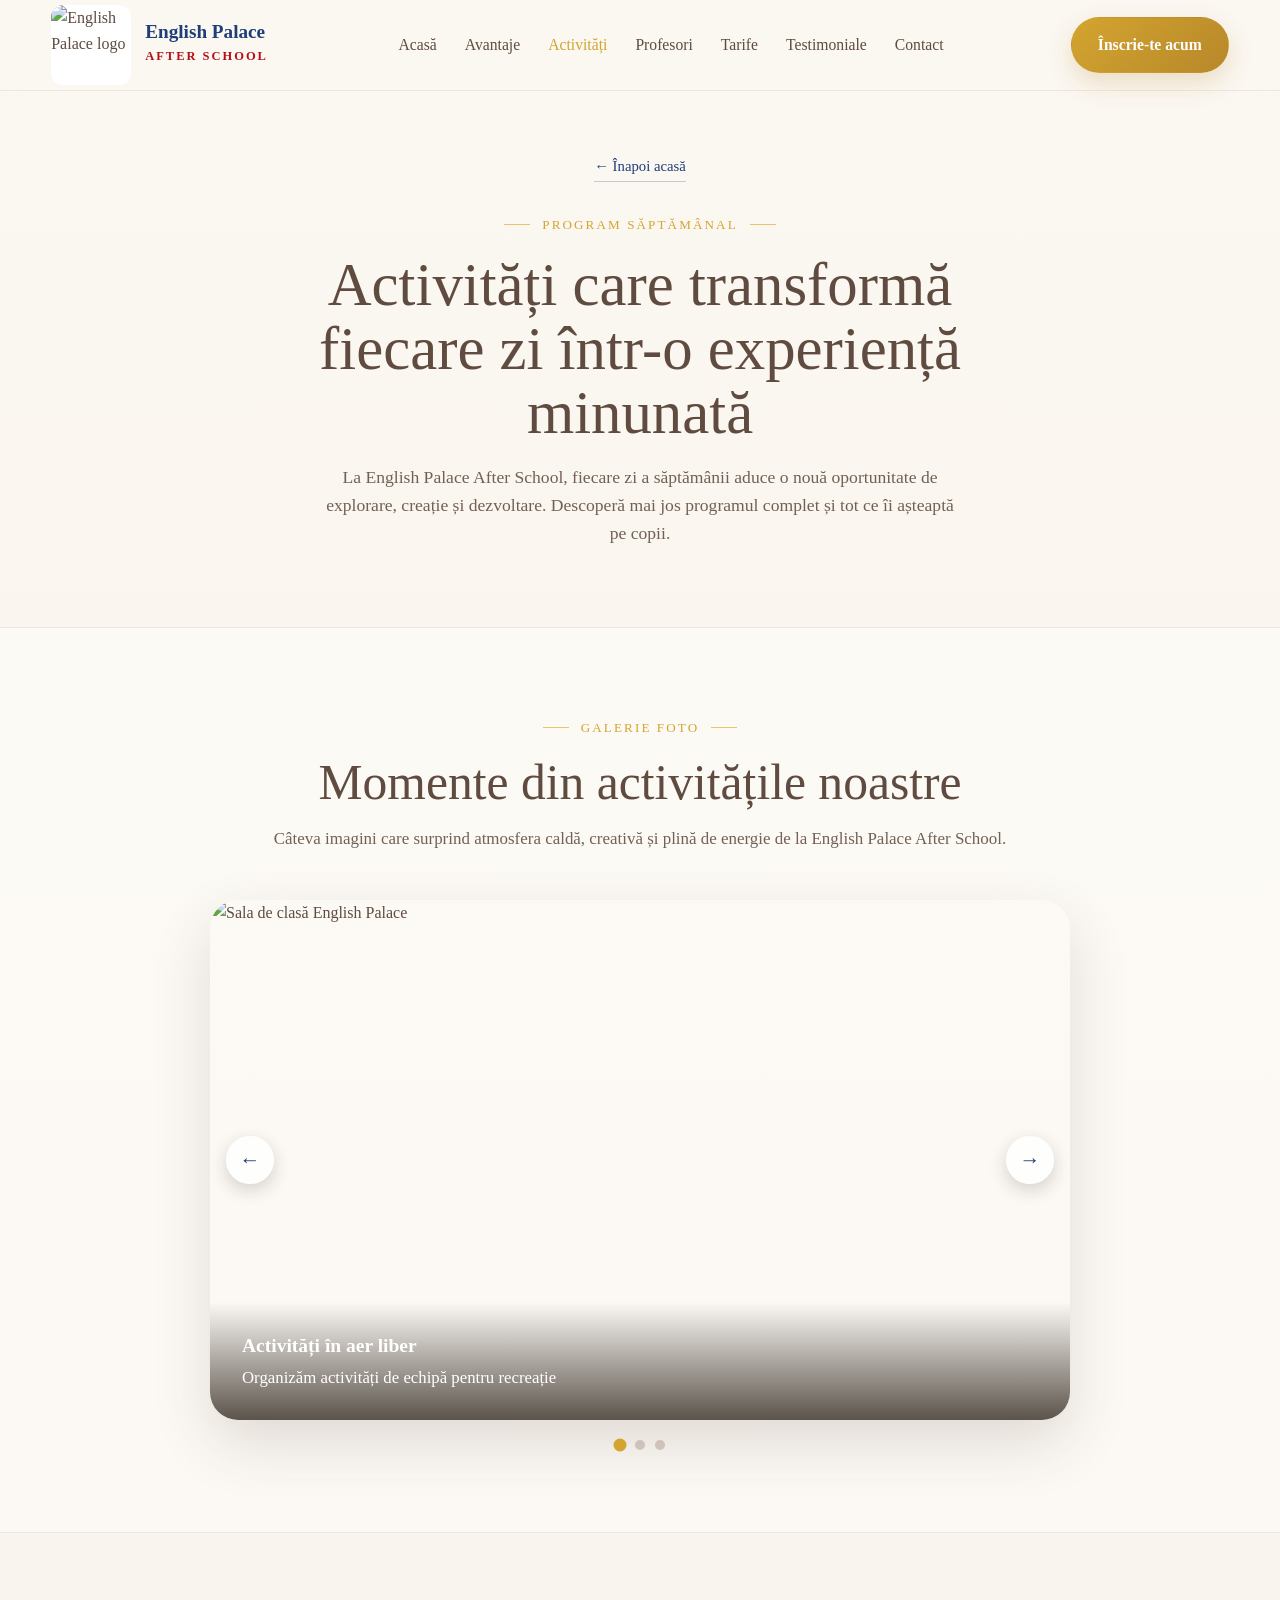
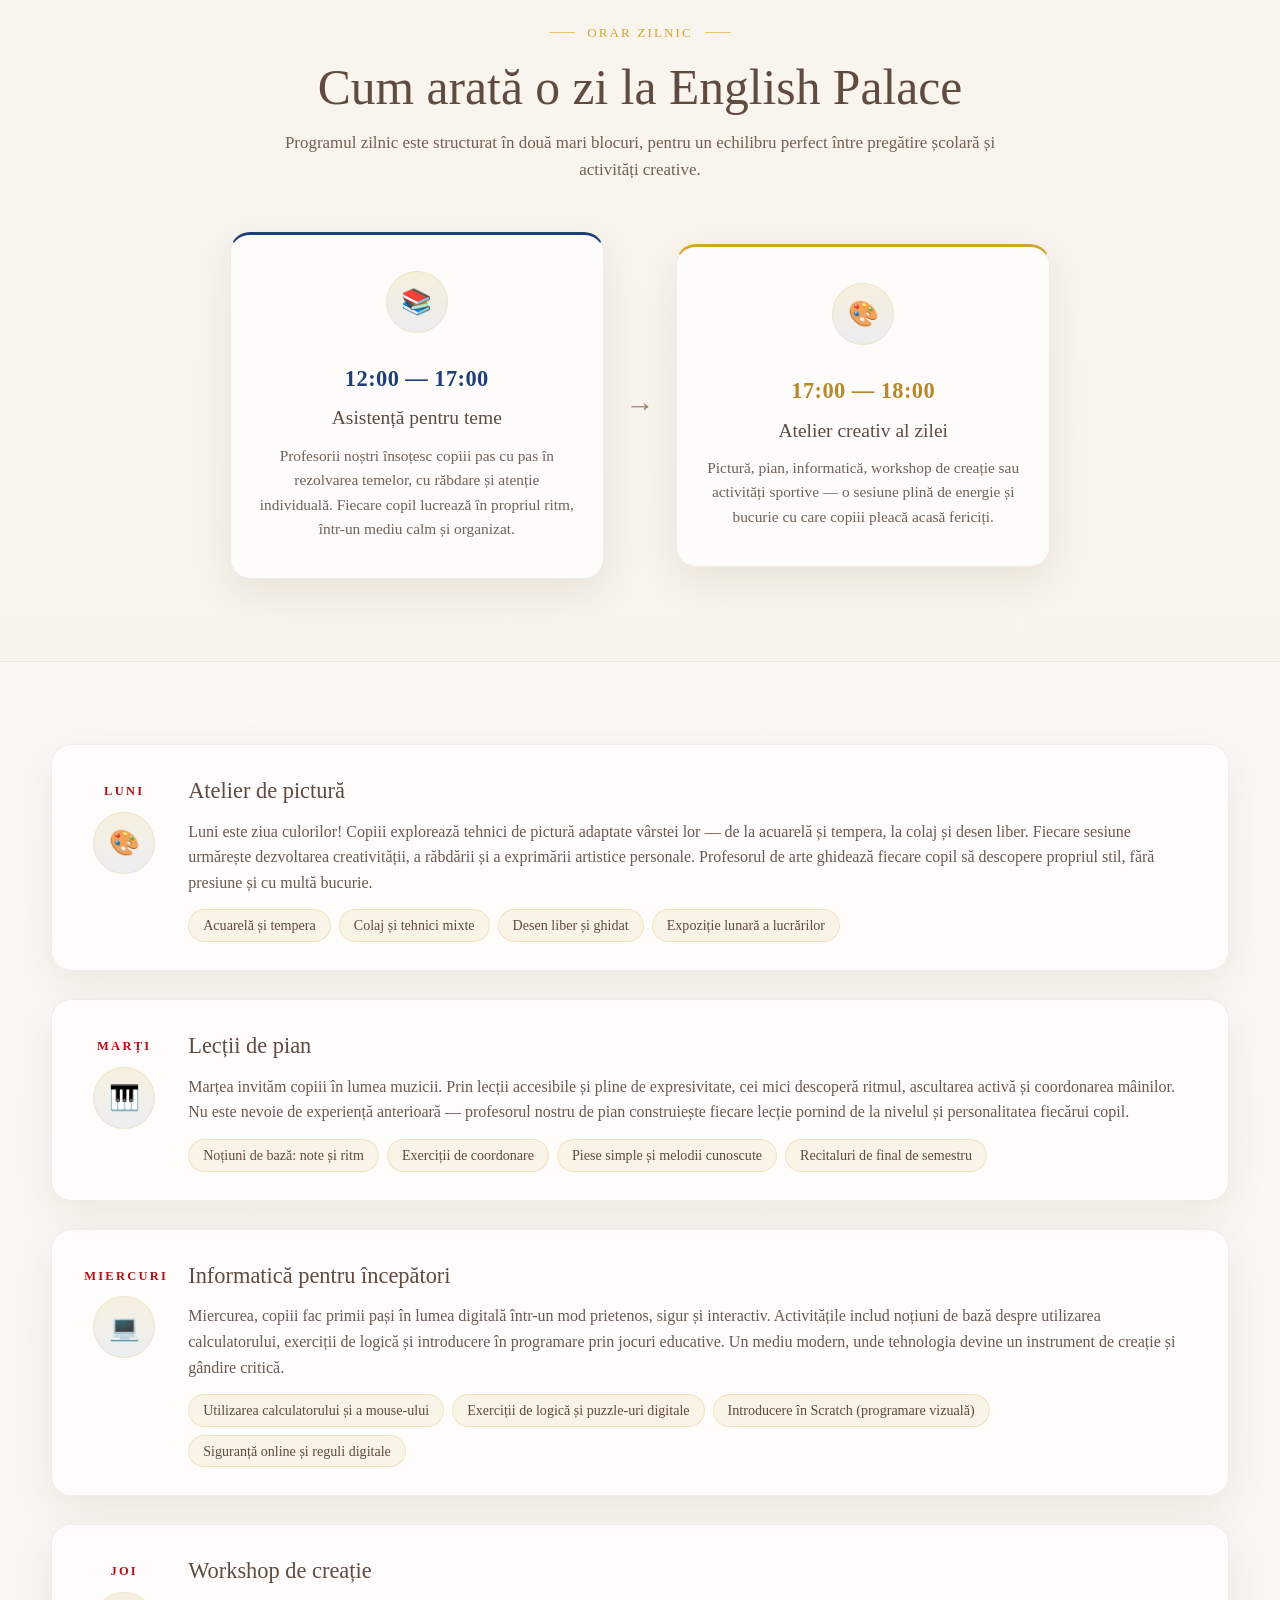
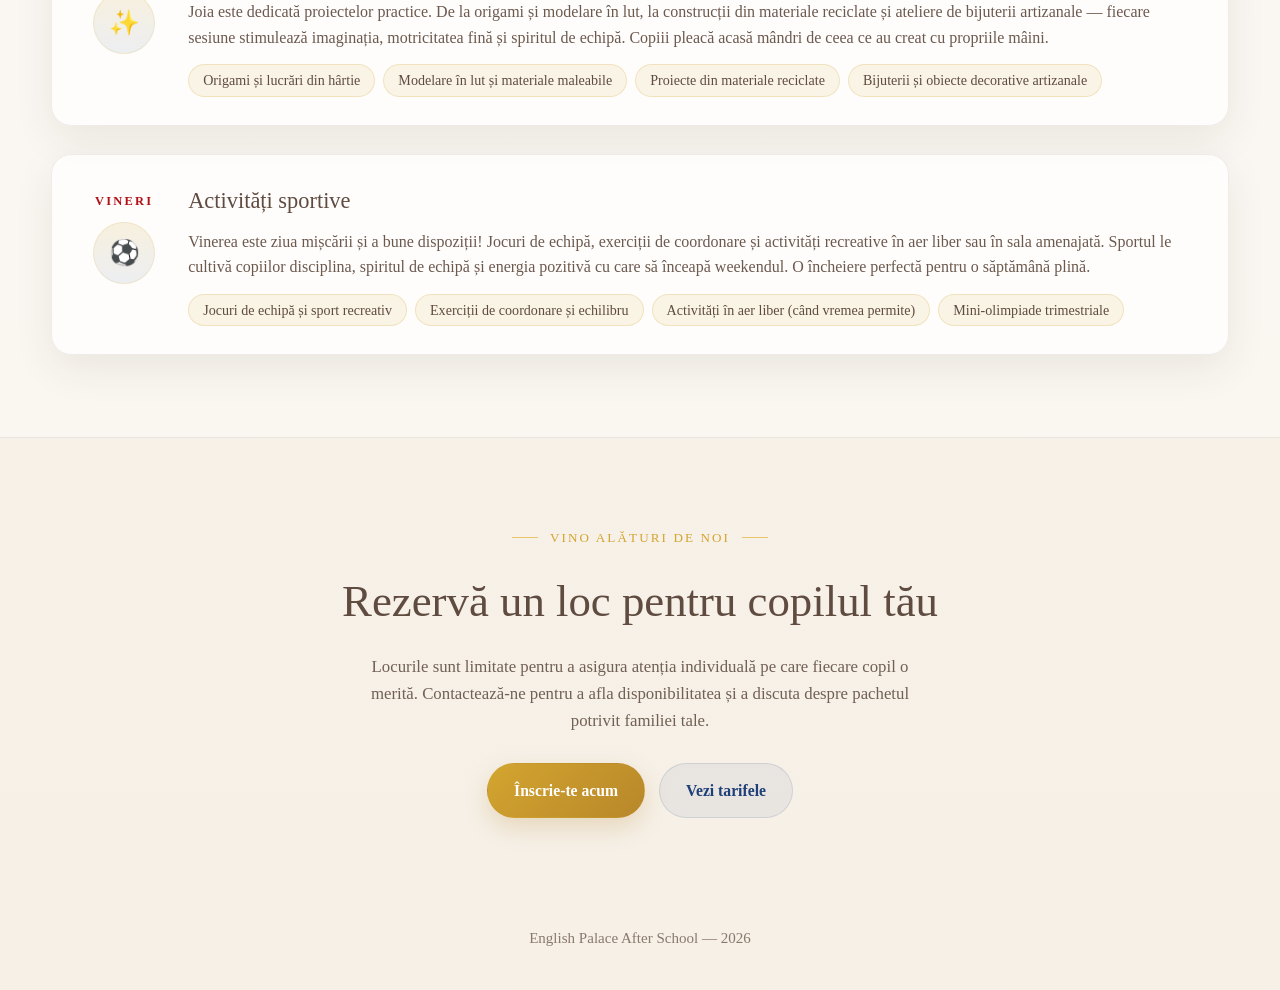
==== activitati.html @ 9893eabd "added html page for lanfing page" ====
<!DOCTYPE html>
<html lang="ro">
<head>
  <meta charset="UTF-8" />
  <meta name="viewport" content="width=device-width, initial-scale=1.0" />
  <title>Activități — English Palace After School</title>
  <link rel="stylesheet" href="style.css">
  <style>
    /* ── Carousel ── */
    .carousel-section {
      padding: 82px 0;
      background: rgba(255,255,255,0.38);
      border-top: 1px solid rgba(154,130,115,0.15);
      border-bottom: 1px solid rgba(154,130,115,0.15);
    }

    .carousel-wrapper {
      position: relative;
      max-width: 860px;
      margin: 0 auto;
      border-radius: var(--radius-xl);
      overflow: hidden;
      box-shadow: 0 24px 60px rgba(56,35,18,0.14);
    }

    .carousel-track {
      display: flex;
      transition: transform 0.55s cubic-bezier(0.45, 0, 0.15, 1);
    }

    .carousel-slide {
      min-width: 100%;
      position: relative;
    }

    .carousel-slide img {
      width: 100%;
      height: 520px;
      object-fit: cover;
      display: block;
    }

    .carousel-caption {
      position: absolute;
      bottom: 0;
      left: 0;
      right: 0;
      padding: 28px 32px;
      background: linear-gradient(to top, rgba(30,20,10,0.72) 0%, transparent 100%);
      color: #fff;
      font-size: 1.05rem;
    }

    .carousel-caption strong {
      display: block;
      font-size: 1.22rem;
      margin-bottom: 4px;
    }

    .carousel-btn {
      position: absolute;
      top: 50%;
      transform: translateY(-50%);
      width: 48px;
      height: 48px;
      border-radius: 50%;
      border: none;
      background: rgba(255,255,255,0.82);
      color: var(--navy);
      font-size: 1.3rem;
      cursor: pointer;
      box-shadow: 0 6px 18px rgba(30,20,10,0.18);
      display: grid;
      place-items: center;
      transition: background 0.2s, transform 0.2s;
      z-index: 10;
    }

    .carousel-btn:hover {
      background: #fff;
      transform: translateY(-50%) scale(1.08);
    }

    .carousel-btn.prev { left: 16px; }
    .carousel-btn.next { right: 16px; }

    .carousel-dots {
      display: flex;
      justify-content: center;
      gap: 10px;
      margin-top: 20px;
    }

    .carousel-dot {
      width: 10px;
      height: 10px;
      border-radius: 50%;
      background: rgba(154,130,115,0.35);
      border: none;
      cursor: pointer;
      transition: background 0.25s, transform 0.25s;
      padding: 0;
    }

    .carousel-dot.active {
      background: var(--gold);
      transform: scale(1.3);
    }

    /* ── Activity detail cards ── */
    .activity-detail-grid {
      display: grid;
      gap: 28px;
    }

    .activity-detail-card {
      display: grid;
      grid-template-columns: 80px 1fr;
      gap: 24px;
      align-items: start;
      background: rgba(255,255,255,0.72);
      border: 1px solid rgba(154,130,115,0.14);
      border-radius: var(--radius-lg);
      box-shadow: var(--shadow);
      padding: 28px 32px;
    }

    .activity-detail-card .day-col {
      text-align: center;
      padding-top: 4px;
    }

    .activity-detail-card .day-label {
      display: inline-block;
      font-size: 0.78rem;
      text-transform: uppercase;
      letter-spacing: 0.18em;
      color: var(--red);
      font-weight: 700;
      margin-bottom: 10px;
    }

    .activity-detail-card .icon-circle {
      margin: 0 auto;
    }

    .activity-detail-card .content h3 {
      font-size: 1.4rem;
      font-weight: 500;
      color: var(--text);
      margin-bottom: 10px;
    }

    .activity-detail-card .content p {
      font-size: 1rem;
      color: rgba(95,75,63,0.92);
      margin-bottom: 14px;
    }

    .activity-detail-card .content ul {
      list-style: none;
      display: flex;
      flex-wrap: wrap;
      gap: 8px;
    }

    .activity-detail-card .content ul li {
      background: rgba(211,165,47,0.1);
      border: 1px solid rgba(211,165,47,0.22);
      border-radius: 999px;
      padding: 4px 14px;
      font-size: 0.88rem;
      color: var(--text);
    }

    .activities-page-hero {
      padding: 62px 0 48px;
      text-align: center;
    }

    .activities-page-hero h1 {
      font-size: clamp(2.2rem, 5vw, 3.8rem);
      font-weight: 500;
      line-height: 1.05;
      color: var(--text);
      margin-bottom: 18px;
      max-width: 780px;
      margin-left: auto;
      margin-right: auto;
    }

    .activities-page-hero p {
      font-size: 1.1rem;
      color: rgba(95,75,63,0.88);
      max-width: 640px;
      margin: 0 auto 32px;
    }

    .back-link {
      display: inline-flex;
      align-items: center;
      gap: 8px;
      font-size: 0.92rem;
      color: var(--navy);
      border-bottom: 1px solid rgba(30,63,119,0.25);
      padding-bottom: 2px;
      transition: color 0.2s;
    }

    .back-link:hover { color: var(--gold); }

    /* ── Daily schedule ── */
    .schedule-grid {
      display: grid;
      grid-template-columns: 1fr auto 1fr;
      align-items: center;
      max-width: 820px;
      margin: 0 auto;
    }

    .schedule-card {
      background: rgba(255,255,255,0.72);
      border: 1px solid rgba(154,130,115,0.14);
      border-radius: var(--radius-lg);
      box-shadow: var(--shadow);
      padding: 36px 28px;
      text-align: center;
    }

    .schedule-card.card-teme  { border-top: 3px solid var(--navy); }
    .schedule-card.card-atelier { border-top: 3px solid var(--gold); }

    .schedule-time-badge {
      display: inline-block;
      font-size: 1.4rem;
      font-weight: 700;
      color: var(--navy);
      margin: 10px 0 6px;
      letter-spacing: 0.02em;
    }

    .card-atelier .schedule-time-badge { color: #b8872a; }

    .schedule-card h3 {
      font-size: 1.22rem;
      font-weight: 500;
      color: var(--text);
      margin-bottom: 10px;
    }

    .schedule-card p {
      font-size: 0.96rem;
      color: rgba(95,75,63,0.88);
    }

    .schedule-arrow {
      padding: 0 22px;
      font-size: 1.8rem;
      color: var(--taupe);
      flex-shrink: 0;
      user-select: none;
    }

    @media (max-width: 760px) {
      .activity-detail-card {
        grid-template-columns: 1fr;
      }
      .activity-detail-card .day-col {
        display: flex;
        align-items: center;
        gap: 14px;
        text-align: left;
      }
      .carousel-slide img {
        height: 280px;
      }
      .schedule-grid {
        grid-template-columns: 1fr;
      }
      .schedule-arrow {
        text-align: center;
        padding: 8px 0;
        transform: rotate(90deg);
      }
    }
  </style>
</head>
<body>

  <header class="topbar">
    <div class="container nav-wrap">
      <a class="brand" href="index.html">
        <div class="brand-badge">
          <img src="images/logo.PNG" alt="English Palace logo">
        </div>
        <div class="brand-text">
          <strong>English Palace</strong>
          <span>After School</span>
        </div>
      </a>

      <nav>
        <ul>
          <li><a href="index.html#acasa">Acasă</a></li>
          <li><a href="index.html#avantaje">Avantaje</a></li>
          <li><a href="activitati.html" style="color:var(--gold)">Activități</a></li>
          <li><a href="profesori.html">Profesori</a></li>
          <li><a href="index.html#tarife">Tarife</a></li>
          <li><a href="index.html#testimoniale">Testimoniale</a></li>
          <li><a href="index.html#contact">Contact</a></li>
        </ul>
      </nav>

      <a class="btn btn-primary" href="index.html#contact">Înscrie-te acum</a>
    </div>
  </header>

  <main>

    <!-- Page intro -->
    <section class="activities-page-hero">
      <div class="container">
        <a class="back-link" href="index.html">&#8592; Înapoi acasă</a>
        <br><br>
        <div class="eyebrow">Program săptămânal</div>
        <h1>Activități care transformă fiecare zi într-o experiență minunată</h1>
        <p>
          La English Palace After School, fiecare zi a săptămânii aduce o nouă oportunitate de explorare,
          creație și dezvoltare. Descoperă mai jos programul complet și tot ce îi așteaptă pe copii.
        </p>
      </div>
    </section>

    <!-- Photo carousel -->
    <section class="carousel-section">
      <div class="container">
        <div class="section-title">
          <div class="eyebrow">Galerie foto</div>
          <h2>Momente din activitățile noastre</h2>
          <p>
            Câteva imagini care surprind atmosfera caldă, creativă și plină de energie
            de la English Palace After School.
          </p>
        </div>

        <div class="carousel-wrapper">
          <div class="carousel-track" id="carouselTrack">
            <div class="carousel-slide">
              <img src="images/play.jpeg" alt="Sala de clasă English Palace">
              <div class="carousel-caption">
                <strong>Activități în aer liber</strong>
                Organizăm activități de echipă pentru recreație
              </div>
            </div>
            <div class="carousel-slide">
              <img src="images/pictura.jpeg" alt="Activitate la English Palace">
              <div class="carousel-caption">
                <strong>Ateliere de creație</strong>
                Copiii explorează, creează și învață în fiecare zi.
              </div>
            </div>
            <div class="carousel-slide">
              <img src="images/info.png" alt="Educație cu grijă la English Palace">
              <div class="carousel-caption">
                <strong>Educație cu grijă, viitor cu încredere</strong>
                Misiunea noastră — să construim caractere, nu doar cunoștințe.
              </div>
            </div>
          </div>

          <button class="carousel-btn prev" id="carouselPrev" aria-label="Anterior">&#8592;</button>
          <button class="carousel-btn next" id="carouselNext" aria-label="Următor">&#8594;</button>
        </div>

        <div class="carousel-dots" id="carouselDots">
          <button class="carousel-dot active" data-index="0" aria-label="Slide 1"></button>
          <button class="carousel-dot" data-index="1" aria-label="Slide 2"></button>
          <button class="carousel-dot" data-index="2" aria-label="Slide 3"></button>
        </div>
      </div>
    </section>

    <!-- Orar zilnic -->
    <section class="section">
      <div class="container">
        <div class="section-title">
          <div class="eyebrow">Orar zilnic</div>
          <h2>Cum arată o zi la English Palace</h2>
          <p>
            Programul zilnic este structurat în două mari blocuri, pentru un echilibru
            perfect între pregătire școlară și activități creative.
          </p>
        </div>

        <div class="schedule-grid">
          <div class="schedule-card card-teme">
            <div class="icon-circle">📚</div>
            <div class="schedule-time-badge">12:00 — 17:00</div>
            <h3>Asistență pentru teme</h3>
            <p>
              Profesorii noștri însoțesc copiii pas cu pas în rezolvarea temelor,
              cu răbdare și atenție individuală. Fiecare copil lucrează în propriul
              ritm, într-un mediu calm și organizat.
            </p>
          </div>

          <div class="schedule-arrow">→</div>

          <div class="schedule-card card-atelier">
            <div class="icon-circle">🎨</div>
            <div class="schedule-time-badge">17:00 — 18:00</div>
            <h3>Atelier creativ al zilei</h3>
            <p>
              Pictură, pian, informatică, workshop de creație sau activități sportive —
              o sesiune plină de energie și bucurie cu care copiii pleacă acasă fericiți.
            </p>
          </div>
        </div>
      </div>
    </section>

    <!-- Activity detail cards -->
    <section class="section section-alt">
      <div class="container">
        <div class="activity-detail-grid">

          <article class="activity-detail-card">
            <div class="day-col">
              <span class="day-label">Luni</span>
              <div class="icon-circle">🎨</div>
            </div>
            <div class="content">
              <h3>Atelier de pictură</h3>
              <p>
                Luni este ziua culorilor! Copiii explorează tehnici de pictură adaptate vârstei lor —
                de la acuarelă și tempera, la colaj și desen liber. Fiecare sesiune urmărește
                dezvoltarea creativității, a răbdării și a exprimării artistice personale.
                Profesorul de arte ghidează fiecare copil să descopere propriul stil, fără presiune
                și cu multă bucurie.
              </p>
              <ul>
                <li>Acuarelă și tempera</li>
                <li>Colaj și tehnici mixte</li>
                <li>Desen liber și ghidat</li>
                <li>Expoziție lunară a lucrărilor</li>
              </ul>
            </div>
          </article>

          <article class="activity-detail-card">
            <div class="day-col">
              <span class="day-label">Marți</span>
              <div class="icon-circle">🎹</div>
            </div>
            <div class="content">
              <h3>Lecții de pian</h3>
              <p>
                Marțea invităm copiii în lumea muzicii. Prin lecții accesibile și pline de
                expresivitate, cei mici descoperă ritmul, ascultarea activă și coordonarea
                mâinilor. Nu este nevoie de experiență anterioară — profesorul nostru de pian
                construiește fiecare lecție pornind de la nivelul și personalitatea fiecărui copil.
              </p>
              <ul>
                <li>Noțiuni de bază: note și ritm</li>
                <li>Exerciții de coordonare</li>
                <li>Piese simple și melodii cunoscute</li>
                <li>Recitaluri de final de semestru</li>
              </ul>
            </div>
          </article>

          <article class="activity-detail-card">
            <div class="day-col">
              <span class="day-label">Miercuri</span>
              <div class="icon-circle">💻</div>
            </div>
            <div class="content">
              <h3>Informatică pentru începători</h3>
              <p>
                Miercurea, copiii fac primii pași în lumea digitală într-un mod prietenos,
                sigur și interactiv. Activitățile includ noțiuni de bază despre utilizarea
                calculatorului, exerciții de logică și introducere în programare prin jocuri
                educative. Un mediu modern, unde tehnologia devine un instrument de creație
                și gândire critică.
              </p>
              <ul>
                <li>Utilizarea calculatorului și a mouse-ului</li>
                <li>Exerciții de logică și puzzle-uri digitale</li>
                <li>Introducere în Scratch (programare vizuală)</li>
                <li>Siguranță online și reguli digitale</li>
              </ul>
            </div>
          </article>

          <article class="activity-detail-card">
            <div class="day-col">
              <span class="day-label">Joi</span>
              <div class="icon-circle">✨</div>
            </div>
            <div class="content">
              <h3>Workshop de creație</h3>
              <p>
                Joia este dedicată proiectelor practice. De la origami și modelare în lut,
                la construcții din materiale reciclate și ateliere de bijuterii artizanale —
                fiecare sesiune stimulează imaginația, motricitatea fină și spiritul de echipă.
                Copiii pleacă acasă mândri de ceea ce au creat cu propriile mâini.
              </p>
              <ul>
                <li>Origami și lucrări din hârtie</li>
                <li>Modelare în lut și materiale maleabile</li>
                <li>Proiecte din materiale reciclate</li>
                <li>Bijuterii și obiecte decorative artizanale</li>
              </ul>
            </div>
          </article>

          <article class="activity-detail-card">
            <div class="day-col">
              <span class="day-label">Vineri</span>
              <div class="icon-circle">⚽</div>
            </div>
            <div class="content">
              <h3>Activități sportive</h3>
              <p>
                Vinerea este ziua mișcării și a bune dispoziții! Jocuri de echipă, exerciții de
                coordonare și activități recreative în aer liber sau în sala amenajată. Sportul
                le cultivă copiilor disciplina, spiritul de echipă și energia pozitivă cu care
                să înceapă weekendul. O încheiere perfectă pentru o săptămână plină.
              </p>
              <ul>
                <li>Jocuri de echipă și sport recreativ</li>
                <li>Exerciții de coordonare și echilibru</li>
                <li>Activități în aer liber (când vremea permite)</li>
                <li>Mini-olimpiade trimestriale</li>
              </ul>
            </div>
          </article>

        </div>
      </div>
    </section>

    <!-- CTA -->
    <section class="section">
      <div class="container" style="text-align:center">
        <div class="eyebrow">Vino alături de noi</div>
        <h2 style="font-size:clamp(1.8rem,4vw,2.8rem);font-weight:500;margin-bottom:16px;color:var(--text)">
          Rezervă un loc pentru copilul tău
        </h2>
        <p style="font-size:1.05rem;color:rgba(95,75,63,0.88);max-width:560px;margin:0 auto 28px">
          Locurile sunt limitate pentru a asigura atenția individuală pe care fiecare copil
          o merită. Contactează-ne pentru a afla disponibilitatea și a discuta despre pachetul
          potrivit familiei tale.
        </p>
        <div style="display:flex;gap:14px;justify-content:center;flex-wrap:wrap">
          <a class="btn btn-primary" href="index.html#contact">Înscrie-te acum</a>
          <a class="btn btn-secondary" href="index.html#tarife">Vezi tarifele</a>
        </div>
      </div>
    </section>

  </main>

  <footer>
    <div class="container">
      English Palace After School — 2026
    </div>
  </footer>

  <script>
    (function () {
      const track = document.getElementById('carouselTrack');
      const dots = document.querySelectorAll('.carousel-dot');
      const total = track.children.length;
      let current = 0;
      let timer;

      function goTo(index) {
        current = (index + total) % total;
        track.style.transform = `translateX(-${current * 100}%)`;
        dots.forEach((d, i) => d.classList.toggle('active', i === current));
      }

      function next() { goTo(current + 1); }
      function prev() { goTo(current - 1); }

      function startAuto() {
        timer = setInterval(next, 4500);
      }

      function resetAuto() {
        clearInterval(timer);
        startAuto();
      }

      document.getElementById('carouselNext').addEventListener('click', () => { next(); resetAuto(); });
      document.getElementById('carouselPrev').addEventListener('click', () => { prev(); resetAuto(); });
      dots.forEach(dot => {
        dot.addEventListener('click', () => { goTo(+dot.dataset.index); resetAuto(); });
      });

      startAuto();
    })();
  </script>

</body>
</html>
---- style.css ----
:root {
    --cream: #f6f0e7;
    --warm-ivory: #fbf7f1;
    --sand: #e8ddcf;
    --taupe: #9a8273;
    --gold: #d3a52f;
    --gold-soft: #e6c56b;
    --navy: #1e3f77;
    --navy-soft: #36568b;
    --red: #b40f17;
    --text: #5f4b3f;
    --white: #ffffff;
    --shadow: 0 14px 40px rgba(56, 35, 18, 0.08);
    --radius-xl: 28px;
    --radius-lg: 20px;
    --radius-md: 14px;
    --max-width: 1200px;
}

* {
    box-sizing: border-box;
    margin: 0;
    padding: 0;
}

html {
    scroll-behavior: smooth;
}

body {
    font-family: Georgia, "Times New Roman", serif;
    background: linear-gradient(180deg, var(--warm-ivory) 0%, var(--cream) 100%);
    color: var(--text);
    line-height: 1.6;
}

img {
    max-width: 100%;
    display: block;
}

a {
    color: inherit;
    text-decoration: none;
}

.container {
    width: min(92%, var(--max-width));
    margin: 0 auto;
}

.section {
    padding: 82px 0;
    position: relative;
}

.section-alt {
    background: rgba(255, 255, 255, 0.38);
    border-top: 1px solid rgba(154, 130, 115, 0.15);
    border-bottom: 1px solid rgba(154, 130, 115, 0.15);
}

.eyebrow {
    display: inline-flex;
    align-items: center;
    gap: 12px;
    font-size: 0.82rem;
    text-transform: uppercase;
    letter-spacing: 0.16em;
    color: var(--gold);
    margin-bottom: 18px;
}

.eyebrow::before,
.eyebrow::after {
    content: "";
    width: 26px;
    height: 1px;
    background: var(--gold-soft);
}

.section-title {
    text-align: center;
    max-width: 760px;
    margin: 0 auto 48px;
}

.section-title h2 {
    font-size: clamp(2rem, 4vw, 3.1rem);
    font-weight: 500;
    color: var(--text);
    line-height: 1.1;
    margin-bottom: 14px;
}

.section-title p {
    font-size: 1.06rem;
    color: rgba(95, 75, 63, 0.88);
}

.topbar {
    position: sticky;
    top: 0;
    z-index: 50;
    backdrop-filter: blur(12px);
    background: rgba(251, 247, 241, 0.9);
    border-bottom: 1px solid rgba(154, 130, 115, 0.14);
}

.nav-wrap {
    min-height: 90px;
    display: grid;
    grid-template-columns: 220px 1fr auto;
    align-items: center;
    gap: 28px;
}

.brand {
    display: flex;
    align-items: center;
    gap: 14px;
}

.brand-badge {
  width: 80px;
  height: 80px;
  border-radius: 12px;
  overflow: hidden;
  display: flex;
  align-items: center;
  justify-content: center;
  background: white; /* sau transparent dacă vrei */
}

.brand-badge img {
  width: 100%;
  height: 100%;
  object-fit: contain;
}

.brand-text strong {
    display: block;
    font-size: 1.2rem;
    font-weight: 600;
    color: var(--navy);
    line-height: 1.05;
}

.brand-text span {
    font-size: 0.78rem;
    letter-spacing: 0.16em;
    text-transform: uppercase;
    color: var(--red);
    font-weight: 700;
}

nav ul {
    list-style: none;
    display: flex;
    justify-content: center;
    gap: 28px;
    flex-wrap: wrap;
}

nav a {
    font-size: 0.98rem;
    color: var(--text);
    position: relative;
    padding-bottom: 6px;
}

nav a::after {
    content: "";
    position: absolute;
    left: 0;
    bottom: 0;
    width: 100%;
    height: 1px;
    background: var(--gold);
    transform: scaleX(0);
    transform-origin: center;
    transition: transform 0.24s ease;
}

nav a:hover::after,
nav a:focus-visible::after {
    transform: scaleX(1);
}

.btn {
    display: inline-flex;
    align-items: center;
    justify-content: center;
    gap: 10px;
    padding: 14px 26px;
    border-radius: 999px;
    border: 1px solid transparent;
    font-size: 0.98rem;
    font-weight: 700;
    transition: transform 0.2s ease, box-shadow 0.2s ease, background 0.2s ease;
    cursor: pointer;
}

.btn:hover {
    transform: translateY(-1px);
}

.btn-primary {
    background: linear-gradient(135deg, var(--gold) 0%, #b8872a 100%);
    color: var(--white);
    box-shadow: 0 10px 24px rgba(179, 127, 38, 0.22);
}

.btn-secondary {
    background: rgba(30, 63, 119, 0.06);
    color: var(--navy);
    border-color: rgba(30, 63, 119, 0.12);
}

.hero {
    padding: 54px 0 72px;
}

.hero-grid {
    display: grid;
    grid-template-columns: 1.02fr 1.1fr;
    gap: 42px;
    align-items: center;
}

.hero-copy h1 {
    font-size: clamp(2.8rem, 6vw, 5rem);
    line-height: 0.96;
    font-weight: 500;
    margin-bottom: 22px;
    color: var(--text);
    max-width: 580px;
}

.hero-copy p {
    max-width: 560px;
    font-size: 1.08rem;
    color: rgba(95, 75, 63, 0.9);
    margin-bottom: 30px;
}

.hero-actions {
    display: flex;
    gap: 14px;
    flex-wrap: wrap;
    margin-bottom: 30px;
}

.hero-stats {
    display: grid;
    grid-template-columns: repeat(3, minmax(120px, 1fr));
    gap: 18px;
    max-width: 600px;
}

.hero-stat {
    background: rgba(255,255,255,0.62);
    border: 1px solid rgba(154,130,115,0.12);
    border-radius: var(--radius-md);
    padding: 18px;
    box-shadow: var(--shadow);
}

.hero-stat strong {
    display: block;
    font-size: 1.7rem;
    color: var(--navy);
    margin-bottom: 4px;
}

.hero-stat span {
    font-size: 0.95rem;
    color: var(--text);
}

.hero-visual {
    position: relative;
    min-height: 560px;
}

.hero-frame {
    position: absolute;
    inset: 0;
    border-radius: 42px;
    background: linear-gradient(180deg, rgba(255,255,255,0.55), rgba(232,221,207,0.72));
    border: 1px solid rgba(154,130,115,0.16);
    overflow: hidden;
    box-shadow: var(--shadow);
}

.hero-arch {
    position: absolute;
    top: 48px;
    left: 50%;
    transform: translateX(-50%);
    width: 46%;
    height: 50%;
    background: linear-gradient(180deg, #efe5d9 0%, #e3d4c4 100%);
    border-radius: 220px 220px 0 0;
    box-shadow: inset 0 0 0 1px rgba(154,130,115,0.08);
}

.hero-photo-main,
.hero-photo-small {
    position: absolute;
    overflow: hidden;
    border-radius: 24px;
    box-shadow: 0 18px 40px rgba(60, 39, 19, 0.16);
    border: 6px solid rgba(255,255,255,0.72);
    background: linear-gradient(135deg, #d7c7b6, #efe5da);
}

.hero-photo-main {
    right: 34px;
    bottom: 36px;
    width: 66%;
    height: 60%;
}

.hero-photo-small {
    left: 38px;
    bottom: 88px;
    width: 34%;
    height: 26%;
}

.placeholder-photo {
    width: 100%;
    height: 100%;
    background:
    linear-gradient(140deg, rgba(30,63,119,0.18), rgba(211,165,47,0.14)),
    radial-gradient(circle at top left, rgba(255,255,255,0.8), transparent 34%),
    linear-gradient(135deg, #d8cab8 0%, #efe7dc 42%, #dbcab4 100%);
    position: relative;
}

.placeholder-photo::before,
.placeholder-photo::after {
    content: "";
    position: absolute;
    border-radius: 999px;
    background: rgba(255,255,255,0.42);
    filter: blur(6px);
}

.placeholder-photo::before {
    width: 180px;
    height: 180px;
    top: 28px;
    right: 42px;
}

.placeholder-photo::after {
    width: 120px;
    height: 120px;
    left: 40px;
    bottom: 34px;
}

.hero-card-floating {
    position: absolute;
    left: 28px;
    top: 32px;
    background: rgba(255,255,255,0.78);
    border: 1px solid rgba(154,130,115,0.14);
    border-radius: 22px;
    padding: 18px 20px;
    box-shadow: var(--shadow);
    max-width: 250px;
}

.hero-card-floating strong {
    display: block;
    color: var(--navy);
    font-size: 1.04rem;
    margin-bottom: 6px;
}

.hero-card-floating p {
    font-size: 0.95rem;
    color: var(--text);
}

.features-grid,
.activities-grid,
.teachers-grid,
.fees-grid,
.testimonials-grid {
    display: grid;
    gap: 22px;
}

.features-grid,
.activities-grid,
.teachers-grid {
    grid-template-columns: repeat(5, minmax(0, 1fr));
}

.feature-card,
.activity-card,
.teacher-card,
.fee-card,
.testimonial-card,
.contact-card {
    background: rgba(255,255,255,0.72);
    border: 1px solid rgba(154,130,115,0.14);
    border-radius: var(--radius-lg);
    box-shadow: var(--shadow);
}

.feature-card,
.activity-card {
    padding: 28px 20px;
    text-align: center;
}

.icon-circle {
    width: 62px;
    height: 62px;
    margin: 0 auto 18px;
    border-radius: 50%;
    display: grid;
    place-items: center;
    font-size: 1.55rem;
    color: var(--navy);
    background: linear-gradient(180deg, rgba(211,165,47,0.14), rgba(30,63,119,0.08));
    border: 1px solid rgba(211,165,47,0.16);
}

.feature-card h3,
.activity-card h3,
.fee-card h3,
.teacher-card h3 {
    font-size: 1.25rem;
    font-weight: 500;
    margin-bottom: 10px;
    color: var(--text);
}

.feature-card p,
.activity-card p,
.fee-card p,
.teacher-card p,
.testimonial-card p,
.contact-card p,
.fee-list li {
    font-size: 0.98rem;
    color: rgba(95, 75, 63, 0.92);
}

.activity-card .day {
    display: inline-block;
    margin-bottom: 10px;
    font-size: 0.82rem;
    text-transform: uppercase;
    letter-spacing: 0.18em;
    color: var(--red);
    font-weight: 700;
}

.teachers-grid {
    align-items: start;
}

.teacher-card {
    padding: 24px 18px 22px;
    text-align: center;
}

.teacher-photo {
    width: 124px;
    height: 124px;
    border-radius: 50%;
    margin: 0 auto 18px;
    overflow: hidden;
    background: linear-gradient(135deg, #eadfce, #d1bfaa);
    border: 4px solid rgba(255,255,255,0.78);
    box-shadow: 0 12px 28px rgba(60, 39, 19, 0.14);
    position: relative;
}

.teacher-photo::before {
    content: "";
    position: absolute;
    inset: 0;
    background:
    radial-gradient(circle at 50% 34%, rgba(255,255,255,0.82) 0 19%, transparent 20%),
    radial-gradient(circle at 50% 80%, rgba(30,63,119,0.28) 0 32%, transparent 33%),
    linear-gradient(180deg, rgba(211,165,47,0.18), rgba(180,15,23,0.06));
}

.teacher-role {
    color: var(--red);
    font-size: 0.9rem;
    font-weight: 700;
    letter-spacing: 0.04em;
    margin-bottom: 8px;
    text-transform: uppercase;
}

.fee-highlight {
    text-align: center;
    max-width: 760px;
    margin: 0 auto 30px;
    font-size: 1.05rem;
}

.fees-grid {
    grid-template-columns: repeat(3, minmax(0, 1fr));
}

.fee-card {
    padding: 34px 28px;
    position: relative;
    overflow: hidden;
}

.fee-card.featured {
    background: linear-gradient(180deg, rgba(255,255,255,0.88), rgba(248,240,225,0.96));
    border-color: rgba(211,165,47,0.24);
    transform: translateY(-6px);
}

.fee-badge {
    display: inline-block;
    margin-bottom: 14px;
    padding: 6px 12px;
    border-radius: 999px;
    background: rgba(180,15,23,0.08);
    color: var(--red);
    font-size: 0.82rem;
    font-weight: 700;
    text-transform: uppercase;
    letter-spacing: 0.08em;
}

.price {
    font-size: 2.6rem;
    color: var(--navy);
    line-height: 1;
    margin: 14px 0 8px;
}

.price small {
    display: block;
    font-size: 0.95rem;
    color: rgba(95, 75, 63, 0.72);
    margin-top: 8px;
}

.fee-list {
    list-style: none;
    display: grid;
    gap: 10px;
    margin: 22px 0 28px;
}

.fee-list li::before {
    content: "• ";
    color: var(--gold);
    font-weight: 700;
}

.testimonials-grid {
    grid-template-columns: repeat(3, minmax(0, 1fr));
}

.testimonial-card {
    padding: 28px;
    position: relative;
    min-height: 220px;
}

.quote-mark {
    font-size: 3rem;
    color: rgba(211,165,47,0.4);
    line-height: 1;
    margin-bottom: 12px;
}

.testimonial-card strong {
    display: block;
    margin-top: 16px;
    color: var(--navy);
    font-size: 1rem;
}

.contact-wrap {
    display: grid;
    grid-template-columns: 1fr 1fr;
    gap: 28px;
    align-items: stretch;
}

.contact-panel {
    padding: 44px;
    border-radius: 30px;
    background: linear-gradient(135deg, rgba(255,255,255,0.84), rgba(246,240,231,0.88));
    border: 1px solid rgba(154,130,115,0.14);
    box-shadow: var(--shadow);
}

.contact-panel h2 {
    font-size: clamp(2rem, 4vw, 3.2rem);
    font-weight: 500;
    line-height: 1.04;
    margin-bottom: 18px;
}

.contact-panel p {
    font-size: 1.05rem;
    max-width: 480px;
    margin-bottom: 24px;
}

.contact-card {
    padding: 36px 34px;
    display: grid;
    gap: 18px;
}

.contact-item {
    display: flex;
    gap: 14px;
    align-items: flex-start;
    padding-bottom: 14px;
    border-bottom: 1px solid rgba(154,130,115,0.12);
}

.contact-item:last-child {
    border-bottom: 0;
    padding-bottom: 0;
}

.contact-icon {
    width: 42px;
    height: 42px;
    border-radius: 50%;
    display: grid;
    place-items: center;
    background: rgba(30,63,119,0.08);
    color: var(--navy);
    flex-shrink: 0;
}

footer {
    padding: 26px 0 40px;
    text-align: center;
    color: rgba(95, 75, 63, 0.72);
    font-size: 0.94rem;
}

.logo-note {
    font-size: 0.9rem;
    color: rgba(95,75,63,0.72);
    margin-top: 12px;
}

@media (max-width: 1100px) {
    .features-grid,
    .activities-grid,
    .teachers-grid {
    grid-template-columns: repeat(3, minmax(0, 1fr));
    }

    .hero-grid,
    .contact-wrap,
    .fees-grid,
    .testimonials-grid {
    grid-template-columns: 1fr;
    }

    .hero-visual {
    min-height: 520px;
    }

    .nav-wrap {
    grid-template-columns: 1fr;
    padding: 18px 0;
    }

    nav ul {
    justify-content: flex-start;
    }
}

@media (max-width: 760px) {
    .section {
    padding: 62px 0;
    }

    .hero {
    padding-top: 26px;
    }

    .hero-copy h1 {
    max-width: 100%;
    }

    .hero-stats,
    .features-grid,
    .activities-grid,
    .teachers-grid,
    .fees-grid,
    .testimonials-grid {
    grid-template-columns: 1fr;
    }

    .hero-visual {
    min-height: 420px;
    }

    .hero-photo-main {
    width: 72%;
    height: 54%;
    }

    .hero-photo-small {
    width: 42%;
    height: 24%;
    left: 20px;
    bottom: 70px;
    }

    .contact-panel,
    .contact-card {
    padding: 28px;
    }

    .topbar {
    position: static;
    }
}
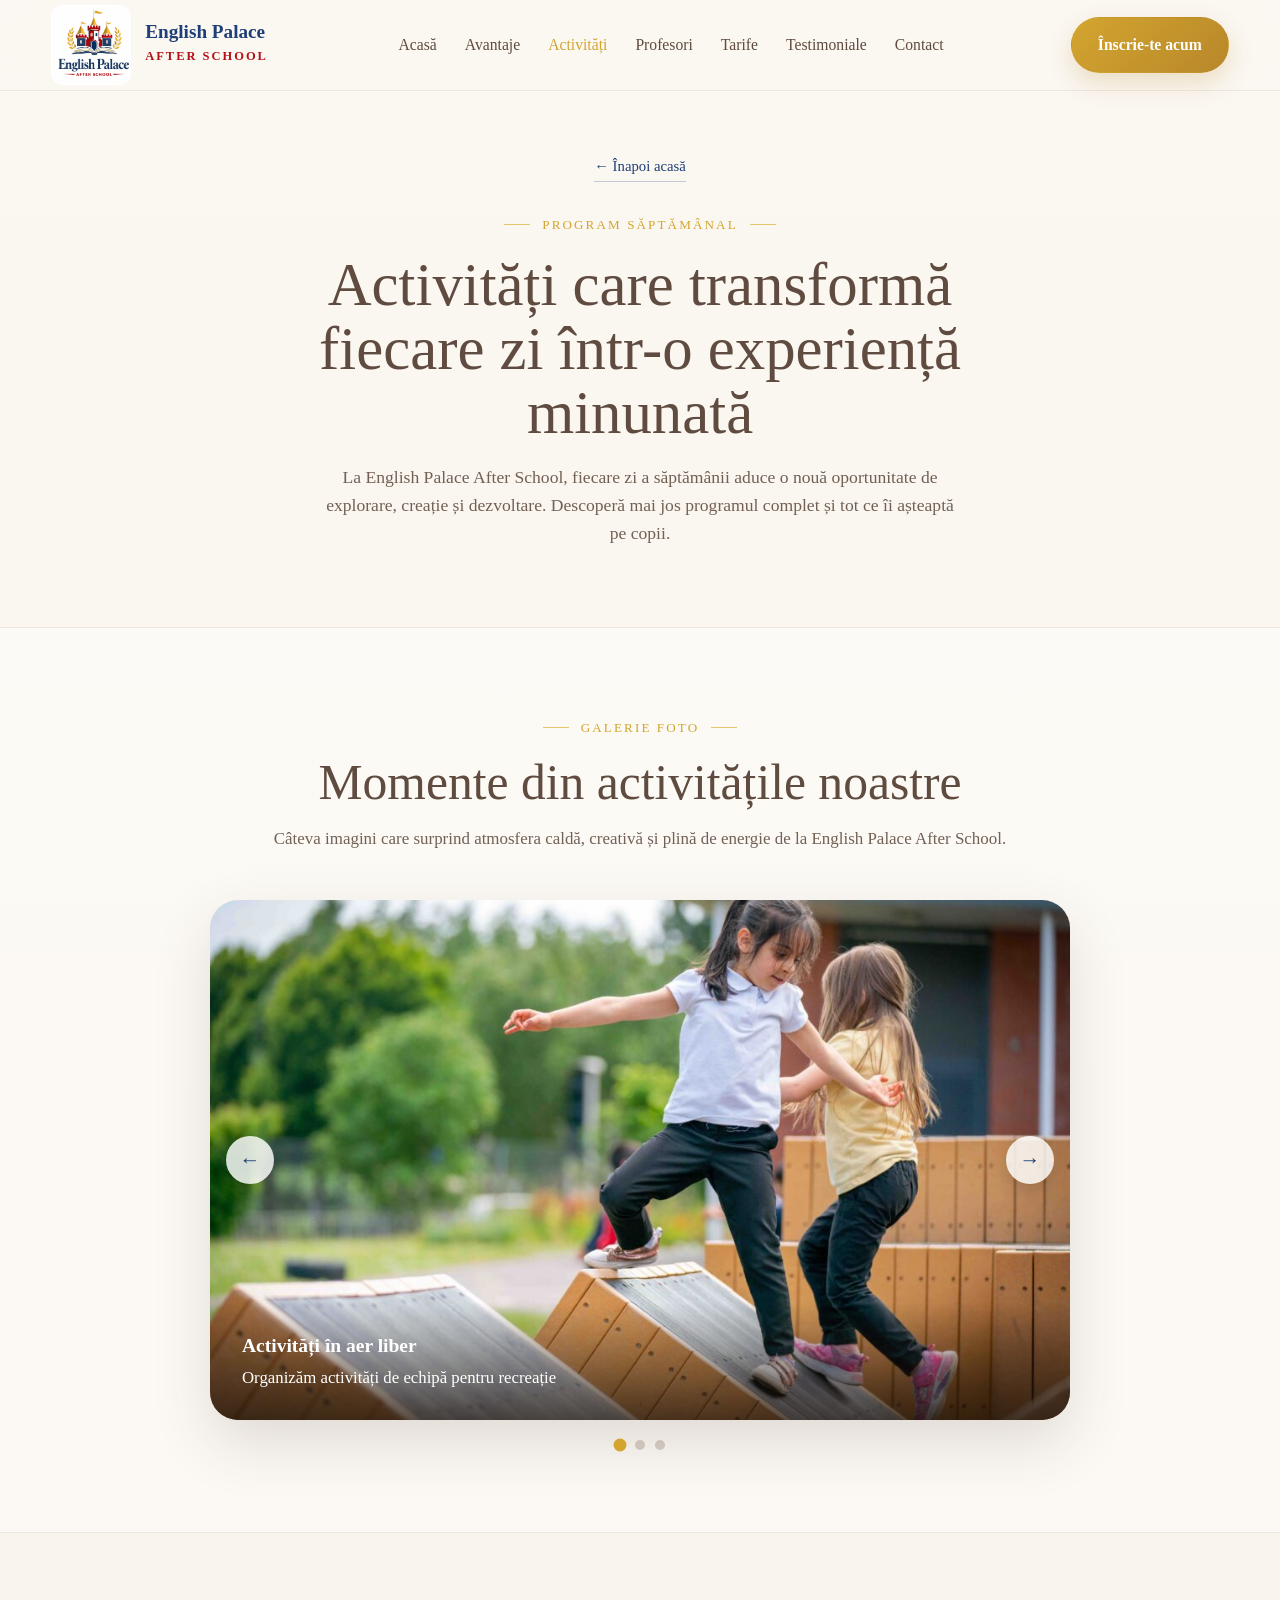
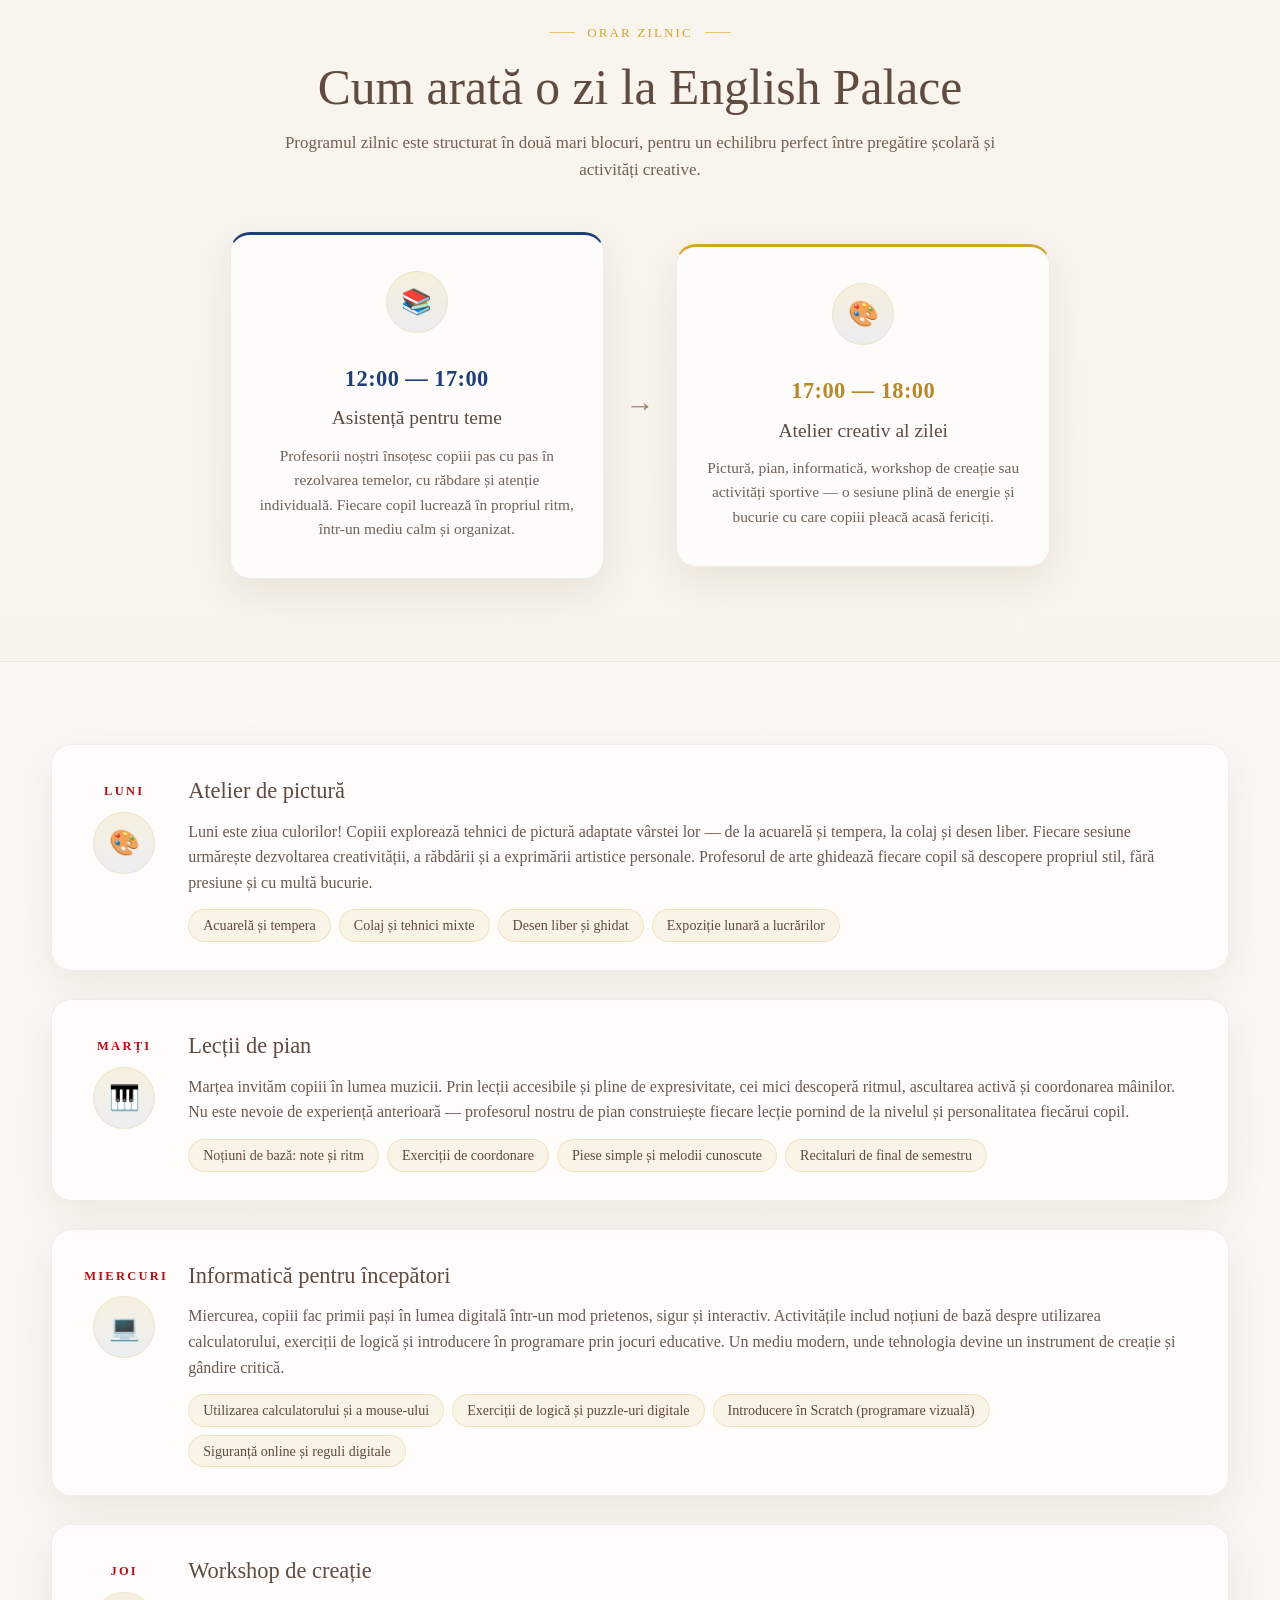
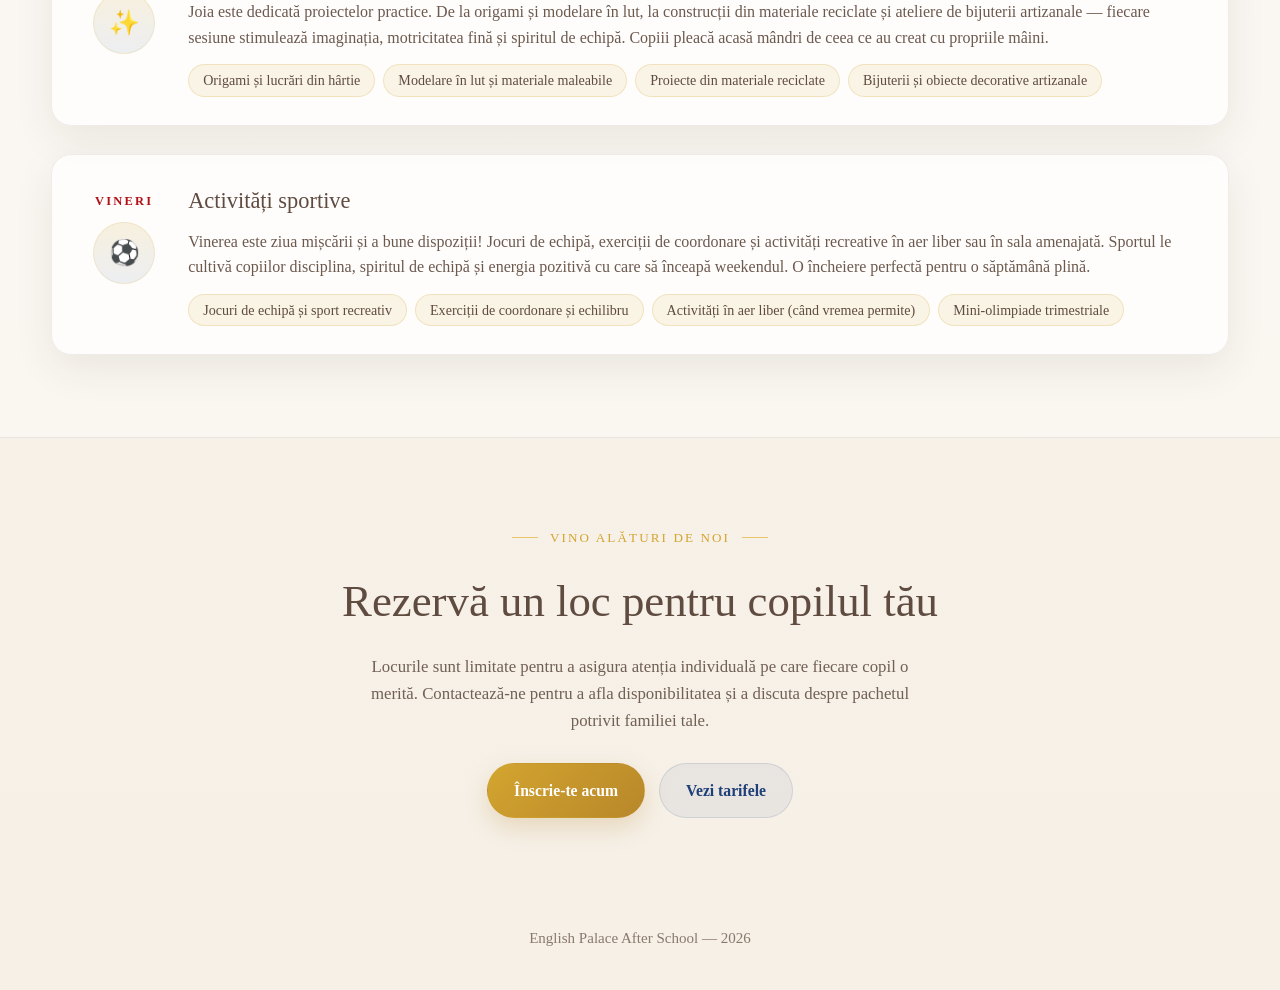
==== commit 7c814880: "added picture changes" ====
--- a/activitati.html
+++ b/activitati.html
@@ -360,7 +360,7 @@
               </div>
             </div>
             <div class="carousel-slide">
-              <img src="images/info.png" alt="Educație cu grijă la English Palace">
+              <img src="images/info.jpg" alt="Educație cu grijă la English Palace">
               <div class="carousel-caption">
                 <strong>Educație cu grijă, viitor cu încredere</strong>
                 Misiunea noastră — să construim caractere, nu doar cunoștințe.
